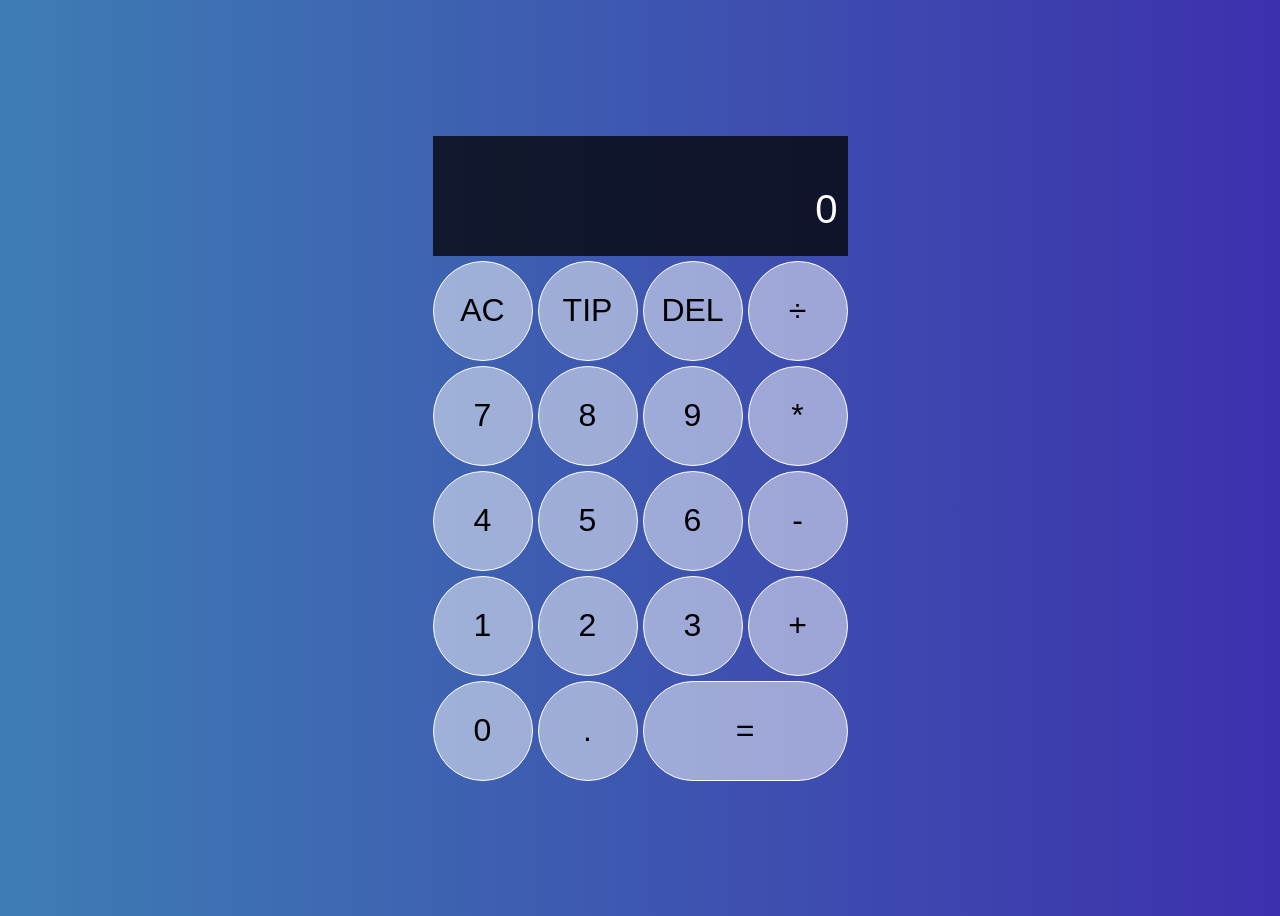
==== index.html @ a6745ace "Add index.html" ====
<!DOCTYPE html>
<html lang="en">
<head>
    <meta charset="UTF-8">
    <meta name="viewport" content="width=device-width, initial-scale=1.0">
    <title>Calculator</title>
    <script src="./calc.js" defer></script>
    <link rel="stylesheet" href="./styles.css">
</head>
<body>
<div class="calculator-grid">
    <div class="output">
        <div data-previous-operand class="previous-operand"></div>
        <div data-current-operand class="current-operand">0</div>

    </div>
        <button data-all-clear>AC</button>
        <button data-tip>TIP</button>
        <button data-delete>DEL</button>
        <button data-operation>÷</button>
        <button data-number>7</button>
        <button data-number>8</button>
        <button data-number>9</button>
        <button data-operation>*</button>
        <button data-number>4</button>
        <button data-number>5</button>
        <button data-number>6</button>
        <button data-operation>-</button>
        <button data-number>1</button>
        <button data-number>2</button>
        <button data-number>3</button>
        <button data-operation>+</button>
        <button data-number>0</button>
        <button data-number>.</button>
        <button data-equals class="span-two">=</button>
</div>
    
</body>
</html>
---- styles.css ----
body {
    font-family: Gotham Rounded, sans-serif;
    background: linear-gradient(to right, rgb(62, 125, 180), rgb(61, 48, 173));
}

.calculator-grid {
    display: grid;
    justify-content: center;
    align-content: center;
    gap: 5px;
    min-height: 100vh;
    grid-template-columns: repeat(4, 100px);
    grid-template-rows: minmax(120px, auto) repeat(5, 100px);
}

.calculator-grid > button {
    cursor: pointer;
    font-size: 2rem;
    border: 1px solid white;
    outline: none;
    background-color: rgba(255, 255, 255, .5);
    border-radius: 50px;
}

.calculator-grid > button:hover {
    background-color: rgba(255, 255, 255, .9);
}

.span-two {
    grid-column: span 2;
}

.output {
    color: #fefefe;
    grid-column: 1 / -1;
    background-color: rgba(0, 0, 0, .75);
    display: flex;
    align-items: flex-end;
    flex-direction: column;
    justify-content: space-around;
    padding: 10px;
    word-wrap: break-word;
    word-break: break-all;
}

.output .previous-operand {
    color: rgba(255, 255, 255, .75);
    font-size: 1.5rem;
}

.output .current-operand {
    color: rgba(255, 255, 255, 1);
    font-size: 2.5rem;
}
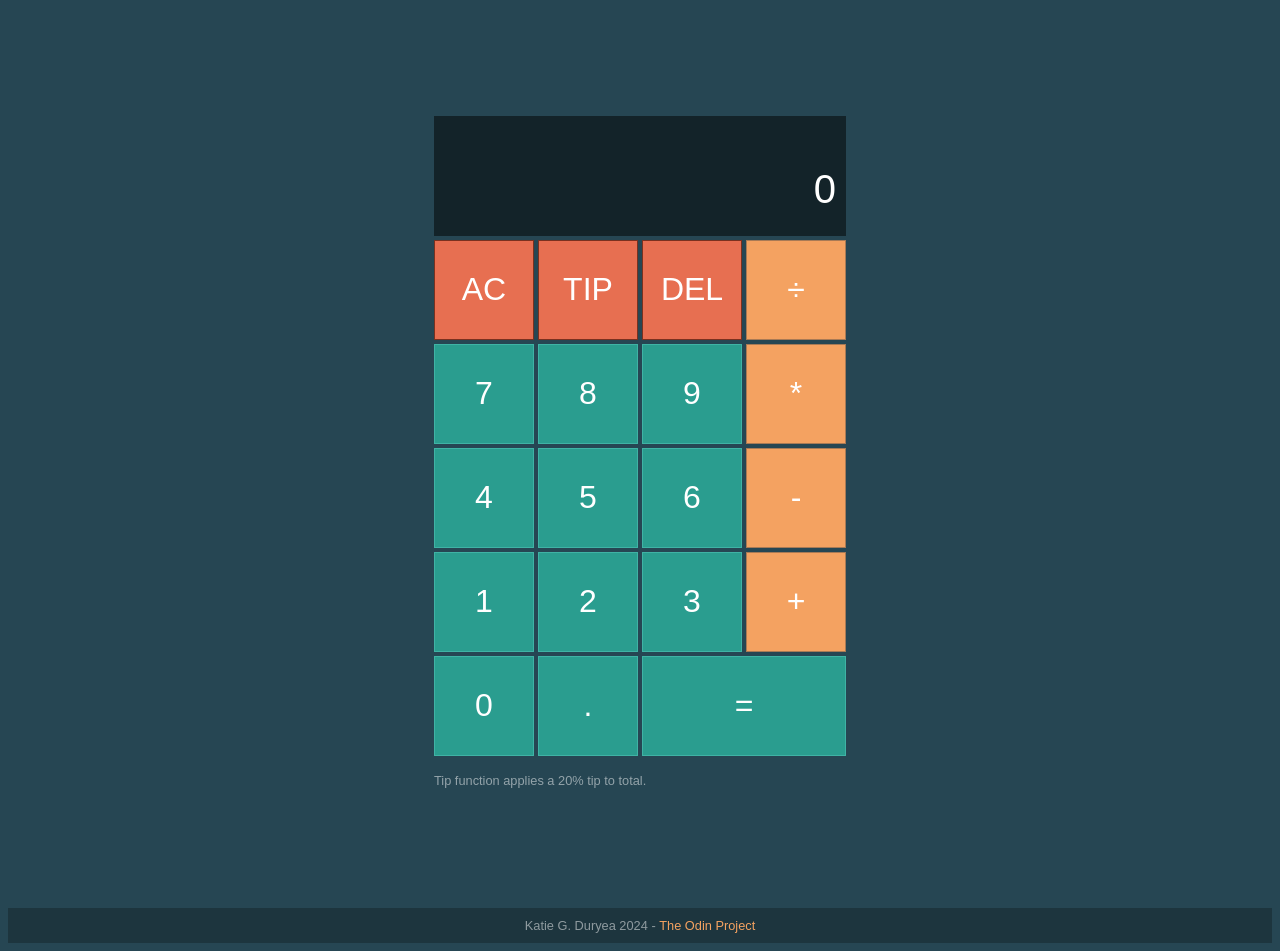
==== commit 083453ae: "Update index.html with new code and interface. Index-old is old version. Fix decimal entry and add f" ====
--- a/index.html
+++ b/index.html
@@ -4,36 +4,35 @@
     <meta charset="UTF-8">
     <meta name="viewport" content="width=device-width, initial-scale=1.0">
     <title>Calculator</title>
-    <script src="./calc.js" defer></script>
-    <link rel="stylesheet" href="./styles.css">
+    <script src="./calculator.js" defer></script>
+    <link rel="stylesheet" href="./style.css">
 </head>
 <body>
 <div class="calculator-grid">
     <div class="output">
-        <div data-previous-operand class="previous-operand"></div>
-        <div data-current-operand class="current-operand">0</div>
-
+        <div class="prev-operand"></div>
+        <div class="curr-operand">0</div>    
     </div>
-        <button data-all-clear>AC</button>
-        <button data-tip>TIP</button>
-        <button data-delete>DEL</button>
-        <button data-operation>÷</button>
-        <button data-number>7</button>
-        <button data-number>8</button>
-        <button data-number>9</button>
-        <button data-operation>*</button>
-        <button data-number>4</button>
-        <button data-number>5</button>
-        <button data-number>6</button>
-        <button data-operation>-</button>
-        <button data-number>1</button>
-        <button data-number>2</button>
-        <button data-number>3</button>
-        <button data-operation>+</button>
-        <button data-number>0</button>
-        <button data-number>.</button>
-        <button data-equals class="span-two">=</button>
-</div>
-    
+        <button class="all-clear">AC</button>
+        <button class="tip">TIP</button>
+        <button class="delete">DEL</button>
+        <button class="operation">÷</button>
+        <button class="number">7</button>
+        <button class="number">8</button>
+        <button class="number">9</button>
+        <button class="operation">*</button>
+        <button class="number">4</button>
+        <button class="number">5</button>
+        <button class="number">6</button>
+        <button class="operation">-</button>
+        <button class="number">1</button>
+        <button class="number">2</button>
+        <button class="number">3</button>
+        <button class="operation">+</button>
+        <button class="number">0</button>
+        <button class="number">.</button>
+        <button class="equals span-two">=</button>
+        <p class='span-four'>Tip function applies a 20% tip to total.</p></div>
+<div id ="footer" class="span-four">Katie G. Duryea 2024 -&nbsp;<a href="https://www.theodinproject.com/">The Odin Project</a></div>
 </body>
 </html>
--- a/style.css
+++ b/style.css
@@ -0,0 +1,98 @@
+body {
+    background-color: #264653;
+    font-family: 'Gill Sans', 'Gill Sans MT', Calibri, 'Trebuchet MS', sans-serif;
+}
+
+a {
+    color: #f4a261;
+    text-decoration: none;
+}
+
+a:hover {
+    color: #e76f51;
+    text-decoration: underline;
+}
+
+#footer {
+    color:rgba(255, 255, 255, .5);
+    background-color: rgba(0, 0, 0, .25);
+    padding: 10px;
+    margin: 0px;
+    display: flex;
+    justify-content: center;
+}
+
+.calculator-grid {
+    display: grid;
+    justify-content: center;
+    align-content: center;
+    gap: 4px;
+    min-height: 100vh;
+    grid-template-columns: repeat(4, 100px);
+    grid-template-rows: minmax(120px, auto) repeat(5, 100px);
+}
+
+.calculator-grid > button {
+    font-family: 'Gill Sans', 'Gill Sans MT', Calibri, 'Trebuchet MS', sans-serif;
+    font-size: 2em;
+    color: white;
+    cursor: pointer;
+    background-color: #2a9d8f;
+    border: 1px solid #3fb3a5;
+}
+
+.calculator-grid > button:hover {
+    background-color: rgba(0, 0, 0, .25);
+    border: 1px solid rgba(0, 0, 0, .25);
+    outline: none;
+}
+
+.calculator-grid > button:active {
+    background-color: rgba(255, 255, 255, .5);
+    border: 1px solid rgba(255, 255, 255, .5);
+    outline: none;
+}
+
+button.operation {
+    border: 1px solid #a87a55;
+    background-color: #f4a261;
+}
+
+button.all-clear, button.delete, button.tip {
+    color: white;
+    background-color: #e76f51;
+    border: 1px solid #7a311f;
+}
+
+.span-two {
+    grid-column: span 2;
+}
+
+.span-four {
+    grid-column: span 4;
+    color: rgba(255, 255, 255, .5);
+    font-size: .8rem;
+}
+
+.output {
+    color: #fefefe;
+    grid-column: 1 / -1;
+    background-color: rgba(0, 0, 0, .5);
+    display: flex;
+    align-items: flex-end;
+    flex-direction: column;
+    justify-content: space-around;
+    padding: 10px;
+    word-wrap: break-word;
+    word-break: break-all;
+}
+
+.output .prev-operand {
+    color: rgba(255, 255, 255, .65);
+    font-size: 1.5rem;
+}
+
+.output .curr-operand {
+    color: rgba(255, 255, 255, 1);
+    font-size: 2.5rem;
+}
